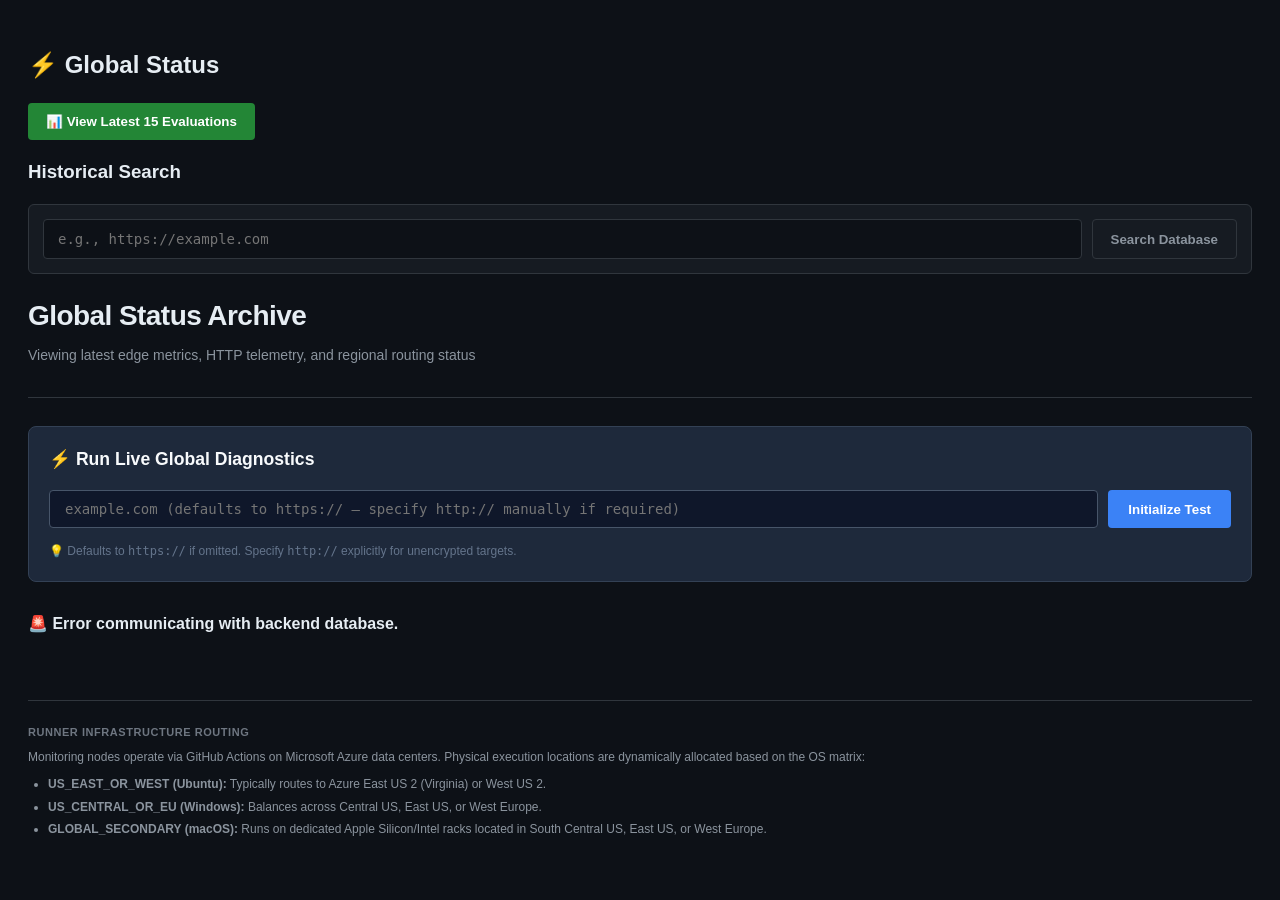
==== index.html @ e9ab3561 "Update index.html added sidebar, new UI" ====
<!DOCTYPE html>
<html lang="en">
<head>
    <meta charset="UTF-8">
    <meta name="viewport" content="width=device-width, initial-scale=1.0">
    <title>Global Status Archive</title>
    
    <!-- Tab Favicon -->
    <link rel="icon" href="data:image/svg+xml,<svg xmlns=%22http://www.w3.org/2000/svg%22 viewBox=%220 0 100 100%22><text y=%22.9em%22 font-size=%2290%22>⚡</text></svg>">
    
    <link rel="stylesheet" href="style.css">
</head>
<body>

<div class="app-layout">
    
    <!-- ================= SIDEBAR ================= -->
    <aside class="sidebar">
        <div class="sidebar-brand">
            <h2>⚡ Global Status</h2>
        </div>
        
        <div class="sidebar-menu">
            <!-- Navigation Button to scroll to the grid -->
            <button id="show-evals-btn" class="nav-btn active" onclick="document.getElementById('status-display').scrollIntoView({behavior: 'smooth'})">
                📊 View Latest 15 Evaluations
            </button>
        </div>

        <div class="sidebar-section">
            <h3>Historical Search</h3>
            <!-- Search Panel moved to Sidebar -->
            <div class="search-box sidebar-search">
                <input 
                    type="text" 
                    id="url-input" 
                    placeholder="e.g., https://example.com" 
                />
                <button id="check-btn" onclick="searchTestedUrl()">Search Database</button>
            </div>
        </div>
    </aside>

    <!-- ================= MAIN CONTENT ================= -->
    <main class="main-content">
        <header>
            <h1>Global Status Archive</h1>
            <p>Viewing latest edge metrics, HTTP telemetry, and regional routing status</p>
        </header>

        <!-- Live Global Diagnostics Panel -->
        <div class="test-panel">
            <h3>⚡ Run Live Global Diagnostics</h3>
            
            <div class="input-group">
                <input 
                    type="text" 
                    id="live-url-input" 
                    placeholder="example.com (defaults to https:// — specify http:// manually if required)" 
                    required
                />
                <button id="live-test-btn" class="primary-btn">Initialize Test</button>
            </div>

            <!-- Micro-copy hint -->
            <small style="color: #64748b; display: block; margin-top: 8px; font-size: 12px;">
                💡 Defaults to <code>https://</code> if omitted. Specify <code>http://</code> explicitly for unencrypted targets.
            </small>

            <!-- Polling / Progress Status Bar -->
            <div id="polling-status" class="hidden" style="margin-top: 12px;">
                <div class="spinner"></div>
                <span id="status-text">Connecting to Azure runners...</span>
            </div>
        </div>

        <!-- Dashboard Grid Container -->
        <div id="status-display" class="status-container" style="display: block;">
            <h3 id="checking-headline" style="margin: 28px 0 16px 0; font-size: 16px; font-weight: bold; line-height: 1.5;">
                Fetching latest 15 site evaluations...
            </h3>
            <div class="grid" id="nodes-grid"></div>
        </div>

        <!-- Infrastructure Footer Info -->
        <footer class="runner-info">
            <h4>Runner Infrastructure Routing</h4>
            <p>Monitoring nodes operate via GitHub Actions on Microsoft Azure data centers. Physical execution locations are dynamically allocated based on the OS matrix:</p>
            <ul>
                <li><strong>US_EAST_OR_WEST (Ubuntu):</strong> Typically routes to Azure East US 2 (Virginia) or West US 2.</li>
                <li><strong>US_CENTRAL_OR_EU (Windows):</strong> Balances across Central US, East US, or West Europe.</li>
                <li><strong>GLOBAL_SECONDARY (macOS):</strong> Runs on dedicated Apple Silicon/Intel racks located in South Central US, East US, or West Europe.</li>
            </ul>
        </footer>
    </main>
</div>

<!-- Technical Details Modal Pop-up -->
<div id="detail-modal" class="modal-backdrop" onclick="closeModalOnBackdrop(event)" style="display: none;">
    <div class="modal-card">
        <div class="modal-header">
            <h3 id="modal-title">Telemetry Inspection</h3>
            <span class="modal-close" onclick="closeModal()">&times;</span>
        </div>
        <div class="modal-body" id="modal-content">
            <!-- Dynamically populated by app.js -->
        </div>
    </div>
</div>

<script src="app.js"></script>
</body>
</html>
---- style.css ----
/* ==========================================================
   Enterprise Operations Theme
   Technical Support Dashboard
   ========================================================== */

:root{
    --bg:#0d1117;
    --surface:#161b22;
    --surface-hover:#1c2128;
    --border:#30363d;

    --text:#e6edf3;
    --muted:#8b949e;

    --green:#2ea043;
    --red:#da3633;
    --yellow:#d29922;
    --blue:#58a6ff;

    --button:#238636;
    --button-hover:#2ea043;

    --radius:6px;
}

*{
    box-sizing:border-box;
}

body{
    margin:0;
    padding:28px;
    background:var(--bg);
    color:var(--text);
    font-family:
        Inter,
        "Segoe UI",
        Roboto,
        sans-serif;
    line-height:1.45;
    -webkit-font-smoothing:antialiased;
}

.wrapper{
    max-width:1000px;
    margin:auto;
}

/* ========================================= */

header{
    margin-bottom:28px;
    padding-bottom:18px;
    border-bottom:1px solid var(--border);
}

h1{
    margin:0;
    font-size:28px;
    font-weight:700;
    letter-spacing:-.02em;
}

p{
    margin-top:8px;
    color:var(--muted);
    font-size:14px;
}

/* ========================================= */

.search-box{
    display:flex;
    gap:10px;
    margin-bottom:22px;
    padding:14px;
    background:var(--surface);
    border:1px solid var(--border);
    border-radius:var(--radius);
}

input{
    flex:1;
    padding:11px 14px;
    background:var(--bg);
    color:var(--text);
    border:1px solid var(--border);
    border-radius:4px;
    outline:none;
    font-size:14px;
    font-family:
        ui-monospace,
        SFMono-Regular,
        Consolas,
        monospace;
    transition:border-color .15s;
}

input:focus{
    border-color:var(--blue);
}

button{
    border:none;
    background:var(--button);
    color:#fff;
    padding:11px 18px;
    border-radius:4px;
    font-weight:600;
    cursor:pointer;
    transition:background .15s;
}

button:hover{
    background:var(--button-hover);
}

button:disabled{
    background:#30363d;
    color:#7d8590;
    cursor:not-allowed;
}

/* ========================================= */
/* Deprioritized Search Button Style */
/* ========================================= */

#check-btn {
    background: transparent;
    border: 1px solid var(--border);
    color: var(--muted);
    transition: all 0.15s ease;
}

#check-btn:hover {
    background: var(--surface-hover);
    border-color: #484f58;
    color: var(--text);
}

/* ========================================= */

.status-container{
    display:none;
}

.grid{
    display:grid;
    grid-template-columns:repeat(auto-fit,minmax(280px,1fr));
    gap:12px;
}

/* ========================================= */

.card{
    display:flex;
    flex-direction:column;
    justify-content:space-between;
    background:var(--surface);
    border:1px solid var(--border);
    border-left:4px solid #484f58;
    border-radius:6px;
    padding:16px;
    transition:
        background .15s,
        border-color .15s,
        transform .15s;
    cursor:pointer;
}

.card:hover{
    background:var(--surface-hover);
    border-color:#3d444d;
    transform:translateY(-1px);
}

.card-success{
    border-left-color:var(--green);
}

.card-danger{
    border-left-color:var(--red);
}

.card-warning{
    border-left-color:var(--yellow);
}

/* ========================================= */

.card-header{
    display:flex;
    justify-content:space-between;
    align-items:flex-start;
    margin-bottom:12px;
    gap:8px;
}

.card-title{
    font-size:12px;
    font-weight:700;
    letter-spacing:.05em;
    color:var(--text);
    word-break:break-word;
}

.dot{
    width:8px;
    height:8px;
    border-radius:50%;
    flex-shrink:0;
    margin-top:5px;
}

.dot-up{
    background:var(--green);
}

.dot-down{
    background:var(--red);
}

/* ========================================= */

.metric{
    display:flex;
    justify-content:space-between;
    align-items:center;
    padding:5px 0;
    font-size:13px;
    border-bottom:1px solid rgba(255,255,255,.03);
}

.metric:last-child{
    border:none;
}

.label{
    color:var(--muted);
}

.value{
    font-family:
        ui-monospace,
        SFMono-Regular,
        Consolas,
        monospace;
    font-weight:600;
}

.text-up{
    color:var(--green);
}

.text-down{
    color:var(--red);
}

.text-warn{
    color:var(--yellow);
}

/* ========================================= */

.geo-badge{
    margin-top:12px;
    padding:6px 8px;
    background:#241c0b;
    color:#d29922;
    border:1px solid #5c4815;
    border-radius:4px;
    font-size:11px;
    font-weight:600;
}

/* ========================================= */

.inspect-btn{
    margin-top:14px;
    padding:8px;
    width:100%;
    background:#21262d;
    color:var(--muted);
    border:1px solid var(--border);
    border-radius:4px;
    font-size:12px;
    font-weight:600;
    transition:
        background .15s,
        color .15s;
}

.card:hover .inspect-btn{
    background:#30363d;
    color:var(--text);
}

/* ========================================= */
/* Modal */
/* ========================================= */

.modal-backdrop{
    display:none;
    position:fixed;
    inset:0;
    background:rgba(0,0,0,.72);
    z-index:1000;
    justify-content:center;
    align-items:center;
    padding:20px;
}

.modal-card{
    width:100%;
    max-width:560px;
    background:var(--surface);
    border:1px solid var(--border);
    border-radius:8px;
    padding:22px;
    animation:modalSlide .18s ease-out;
}

.modal-header{
    display:flex;
    justify-content:space-between;
    align-items:center;
    margin-bottom:18px;
    padding-bottom:12px;
    border-bottom:1px solid var(--border);
}

.modal-header h3{
    margin:0;
    font-size:18px;
    font-weight:600;
}

.modal-close{
    color:var(--muted);
    cursor:pointer;
    font-size:22px;
}

.modal-close:hover{
    color:var(--text);
}

.modal-row{

    display:flex;
    justify-content:space-between;
    padding:8px 0;
    border-bottom:1px solid rgba(255,255,255,.03);
    font-size:13px;
}

.modal-row:last-child{
    border:none;
}

.modal-row .key{
    color:var(--muted);
}

.modal-row .val{
    text-align:right;
    font-weight:600;
    font-family:
        ui-monospace,
        SFMono-Regular,
        Consolas,
        monospace;
}

/* ========================================= */

@keyframes modalSlide{

    from{
        opacity:0;
        transform:translateY(8px);
    }

    to{
        opacity:1;
        transform:translateY(0);
    }
}

/* ========================================= */

::-webkit-scrollbar{
    width:10px;
}

::-webkit-scrollbar-thumb{
    background:#3a4048;
}

::-webkit-scrollbar-track{
    background:var(--bg);
}

/* ========================================= */
/* Infrastructure Footer (Muted) */
/* ========================================= */

.runner-info {
    margin-top: 48px;
    padding-top: 24px;
    border-top: 1px solid var(--border);
    color: var(--muted);
    font-size: 12px;
}

.runner-info h4 {
    margin: 0 0 8px 0;
    font-size: 11px;
    color: #6e7681;
    text-transform: uppercase;
    letter-spacing: 0.05em;
}

.runner-info p {
    margin: 0 0 10px 0;
    font-size: 12px;
    color: var(--muted);
}

.runner-info ul {
    margin: 0;
    padding-left: 20px;
    color: var(--muted);
}

.runner-info li {
    margin-bottom: 6px;
    line-height: 1.4;
}

.runner-info strong {
    color: #8b949e; 
    font-weight: 600;
}
.test-panel {
  background: #1e293b;
  border: 1px solid #334155;
  border-radius: 8px;
  padding: 20px;
  margin-bottom: 30px;
}

.test-panel h3 {
  margin-top: 0;
  color: #f8fafc;
  font-size: 1.1rem;
}

.input-group {
  display: flex;
  gap: 10px;
  margin-bottom: 15px;
}

#live-url-input {
  flex-grow: 1;
  padding: 10px 15px;
  background: #0f172a;
  border: 1px solid #475569;
  color: #fff;
  border-radius: 4px;
}

.primary-btn {
  background: #3b82f6;
  color: white;
  border: none;
  padding: 10px 20px;
  border-radius: 4px;
  cursor: pointer;
  font-weight: bold;
  transition: background 0.2s;
}

.primary-btn:hover {
  background: #2563eb;
}

.primary-btn:disabled {
  background: #475569;
  cursor: not-allowed;
}

.hidden {
  display: none !important;
}

#polling-status {
  display: flex;
  align-items: center;
  gap: 10px;
  color: #94a3b8;
  font-size: 0.9rem;
}

/* Simple CSS Spinner */
.spinner {
  width: 16px;
  height: 16px;
  border: 2px solid #334155;
  border-top-color: #3b82f6;
  border-radius: 50%;
  animation: spin 1s linear infinite;
}

@keyframes spin { 
  to { transform: rotate(360deg); } 
}
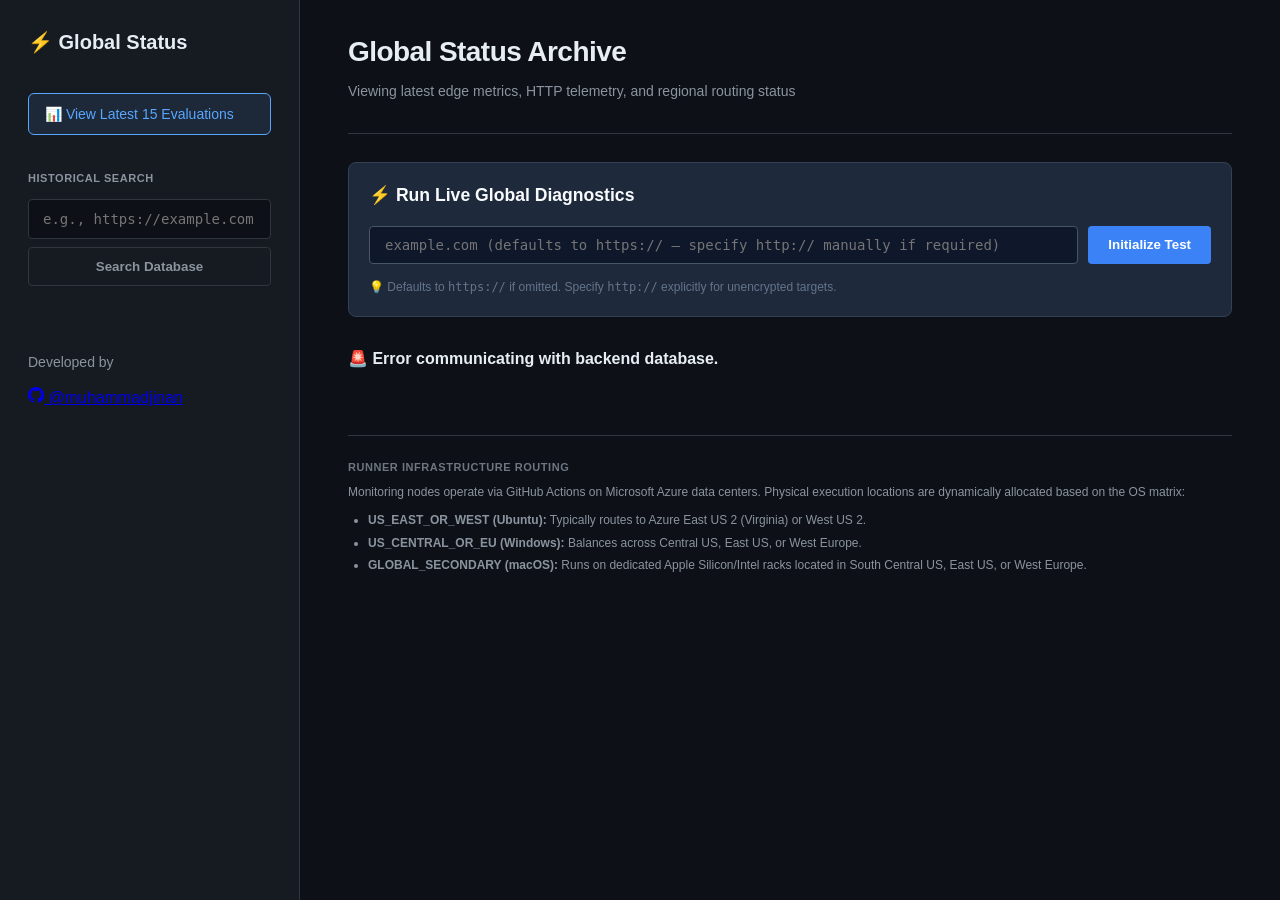
==== commit 06ae1abd: "Update index.html added developer github profile" ====
--- a/index.html
+++ b/index.html
@@ -38,6 +38,18 @@
                 />
                 <button id="check-btn" onclick="searchTestedUrl()">Search Database</button>
             </div>
+        </div>
+        
+        <!-- Developer Credit Section -->
+        <div class="sidebar-footer">
+            <p>Developed by</p>
+            <a href="https://github.com/muhammadjinan" target="_blank" rel="noopener" class="github-link">
+                <!-- GitHub SVG Icon -->
+                <svg height="16" width="16" viewBox="0 0 16 16" fill="currentColor">
+                    <path d="M8 0C3.58 0 0 3.58 0 8c0 3.54 2.29 6.53 5.47 7.59.4.07.55-.17.55-.38 0-.19-.01-.82-.01-1.49-2.01.37-2.53-.49-2.69-.94-.09-.23-.48-.94-.82-1.13-.28-.15-.68-.52-.01-.53.63-.01 1.08.58 1.23.82.72 1.21 1.87.87 2.33.66.07-.52.28-.87.51-1.07-1.78-.2-3.64-.89-3.64-3.95 0-.87.31-1.59.82-2.15-.08-.2-.36-1.02.08-2.12 0 0 .67-.21 2.2.82.64-.18 1.32-.27 2-.27.68 0 1.36.09 2 .27 1.53-1.04 2.2-.82 2.2-.82.44 1.1.16 1.92.08 2.12.51.56.82 1.27.82 2.15 0 3.07-1.87 3.75-3.65 3.95.29.25.54.73.54 1.48 0 1.07-.01 1.93-.01 2.2 0 .21.15.46.55.38A8.013 8.013 0 0016 8c0-4.42-3.58-8-8-8z"></path>
+                </svg>
+                @muhammadjinan
+            </a>
         </div>
     </aside>
 
--- a/style.css
+++ b/style.css
@@ -27,23 +27,105 @@
     box-sizing:border-box;
 }
 
-body{
-    margin:0;
-    padding:28px;
-    background:var(--bg);
-    color:var(--text);
-    font-family:
-        Inter,
-        "Segoe UI",
-        Roboto,
-        sans-serif;
-    line-height:1.45;
-    -webkit-font-smoothing:antialiased;
-}
-
-.wrapper{
-    max-width:1000px;
-    margin:auto;
+body {
+    margin: 0;
+    padding: 0; /* Removed padding to let app-layout handle spacing */
+    background: var(--bg);
+    color: var(--text);
+    font-family: Inter, "Segoe UI", Roboto, sans-serif;
+    line-height: 1.45;
+    -webkit-font-smoothing: antialiased;
+}
+
+/* ========================================= */
+/* App Layout (Sidebar + Main) */
+/* ========================================= */
+
+.app-layout {
+    display: flex;
+    min-height: 100vh;
+}
+
+.sidebar {
+    width: 300px;
+    background: var(--surface);
+    border-right: 1px solid var(--border);
+    padding: 28px;
+    display: flex;
+    flex-direction: column;
+    gap: 36px;
+    flex-shrink: 0;
+}
+
+.sidebar-brand h2 {
+    margin: 0;
+    font-size: 20px;
+    color: var(--text);
+}
+
+.sidebar-section h3 {
+    font-size: 11px;
+    text-transform: uppercase;
+    color: var(--muted);
+    letter-spacing: 0.05em;
+    margin: 0 0 12px 0;
+}
+
+/* Navigation Button */
+.sidebar-menu {
+    display: flex;
+    flex-direction: column;
+}
+
+.nav-btn {
+    background: transparent;
+    border: 1px solid transparent;
+    color: var(--text);
+    text-align: left;
+    padding: 12px 16px;
+    border-radius: var(--radius);
+    font-size: 14px;
+    font-weight: 500;
+    cursor: pointer;
+    transition: all 0.2s;
+    display: flex;
+    align-items: center;
+    gap: 10px;
+}
+
+.nav-btn:hover {
+    background: var(--surface-hover);
+}
+
+.nav-btn.active {
+    background: rgba(88, 166, 255, 0.1);
+    border: 1px solid var(--blue);
+    color: var(--blue);
+}
+
+/* Vertical Search Box in Sidebar */
+.search-box.sidebar-search {
+    flex-direction: column;
+    padding: 0;
+    background: transparent;
+    border: none;
+    gap: 8px;
+}
+
+.search-box.sidebar-search input {
+    width: 100%;
+}
+
+.search-box.sidebar-search button {
+    width: 100%;
+}
+
+/* Main Content Area */
+.main-content {
+    flex: 1;
+    padding: 32px 48px;
+    max-width: 1100px;
+    overflow-y: auto;
 }
 
 /* ========================================= */
@@ -516,3 +598,38 @@
 @keyframes spin { 
   to { transform: rotate(360deg); } 
 }
+
+/* ========================================= */
+/* Mobile Responsive Layout */
+/* ========================================= */
+
+@media (max-width: 768px) {
+    /* Stack the layout vertically */
+    .app-layout {
+        flex-direction: column;
+    }
+
+    /* Turn the sidebar into a top section */
+    .sidebar {
+        width: 100%;
+        border-right: none;
+        border-bottom: 1px solid var(--border);
+        padding: 24px 20px;
+        gap: 20px;
+    }
+
+    /* Hide the "View 15 Evaluations" navigation button on mobile to save space */
+    .sidebar-menu {
+        display: none; 
+    }
+
+    /* Adjust main content padding for smaller screens */
+    .main-content {
+        padding: 24px 20px;
+    }
+
+    /* Make the grid 1-column on mobile for readability */
+    .grid {
+        grid-template-columns: 1fr;
+    }
+}
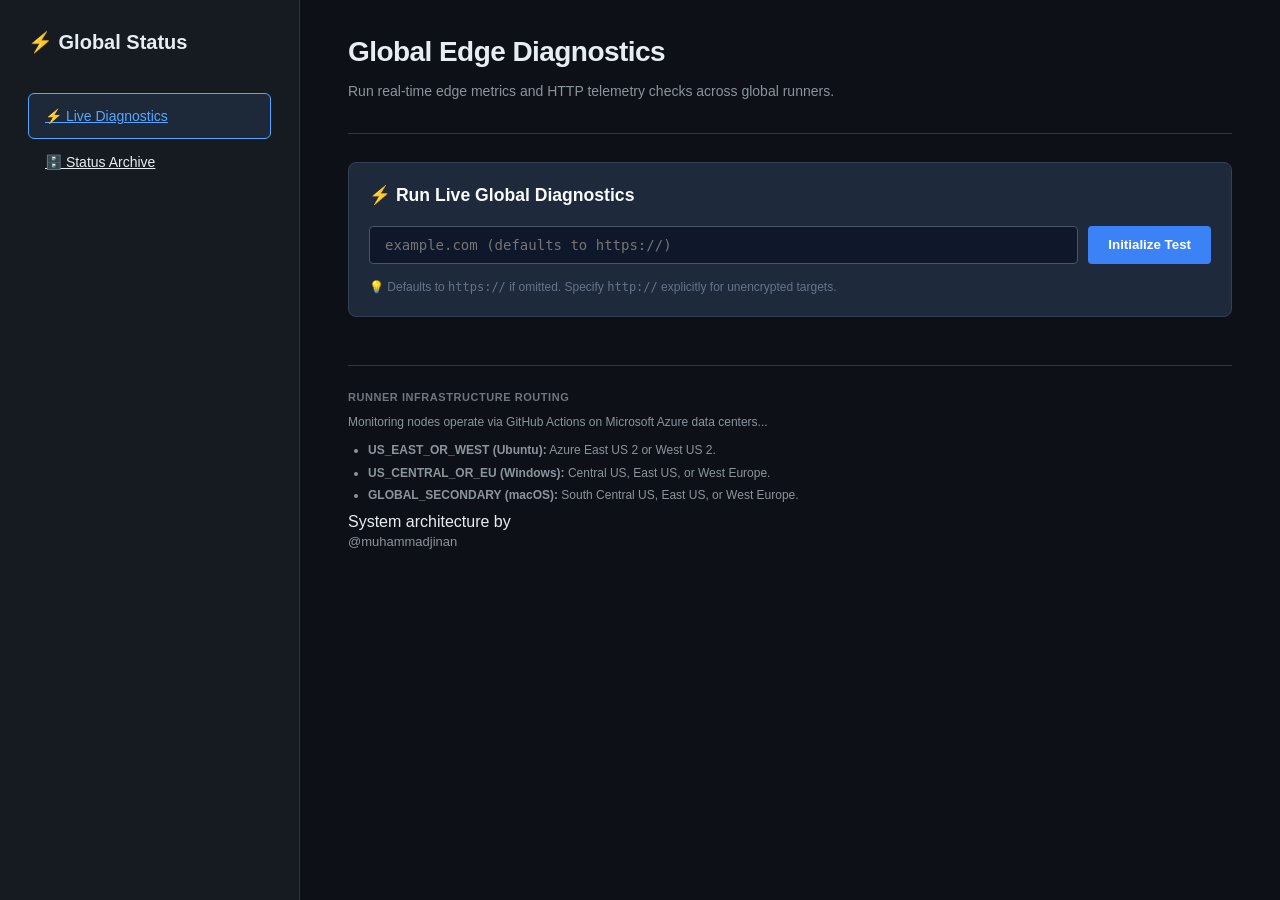
==== commit f0b31c43: "Update index.html v3, moving to multi-page application mode" ====
--- a/index.html
+++ b/index.html
@@ -3,11 +3,10 @@
 <head>
     <meta charset="UTF-8">
     <meta name="viewport" content="width=device-width, initial-scale=1.0">
-    <title>Global Status Archive</title>
-    
-    <!-- Tab Favicon -->
+    <title>Global Edge Diagnostics</title>
     <link rel="icon" href="data:image/svg+xml,<svg xmlns=%22http://www.w3.org/2000/svg%22 viewBox=%220 0 100 100%22><text y=%22.9em%22 font-size=%2290%22>⚡</text></svg>">
     
+    <!-- Loads global styles -->
     <link rel="stylesheet" href="style.css">
 </head>
 <body>
@@ -21,105 +20,56 @@
         </div>
         
         <div class="sidebar-menu">
-            <!-- Navigation Button to scroll to the grid -->
-            <button id="show-evals-btn" class="nav-btn active" onclick="document.getElementById('status-display').scrollIntoView({behavior: 'smooth'})">
-                📊 View Latest 15 Evaluations
-            </button>
-        </div>
-
-        <div class="sidebar-section">
-            <h3>Historical Search</h3>
-            <!-- Search Panel moved to Sidebar -->
-            <div class="search-box sidebar-search">
-                <input 
-                    type="text" 
-                    id="url-input" 
-                    placeholder="e.g., https://example.com" 
-                />
-                <button id="check-btn" onclick="searchTestedUrl()">Search Database</button>
-            </div>
-        </div>
-        
-        <!-- Developer Credit Section -->
-        <div class="sidebar-footer">
-            <p>Developed by</p>
-            <a href="https://github.com/muhammadjinan" target="_blank" rel="noopener" class="github-link">
-                <!-- GitHub SVG Icon -->
-                <svg height="16" width="16" viewBox="0 0 16 16" fill="currentColor">
-                    <path d="M8 0C3.58 0 0 3.58 0 8c0 3.54 2.29 6.53 5.47 7.59.4.07.55-.17.55-.38 0-.19-.01-.82-.01-1.49-2.01.37-2.53-.49-2.69-.94-.09-.23-.48-.94-.82-1.13-.28-.15-.68-.52-.01-.53.63-.01 1.08.58 1.23.82.72 1.21 1.87.87 2.33.66.07-.52.28-.87.51-1.07-1.78-.2-3.64-.89-3.64-3.95 0-.87.31-1.59.82-2.15-.08-.2-.36-1.02.08-2.12 0 0 .67-.21 2.2.82.64-.18 1.32-.27 2-.27.68 0 1.36.09 2 .27 1.53-1.04 2.2-.82 2.2-.82.44 1.1.16 1.92.08 2.12.51.56.82 1.27.82 2.15 0 3.07-1.87 3.75-3.65 3.95.29.25.54.73.54 1.48 0 1.07-.01 1.93-.01 2.2 0 .21.15.46.55.38A8.013 8.013 0 0016 8c0-4.42-3.58-8-8-8z"></path>
-                </svg>
-                @muhammadjinan
-            </a>
+            <!-- Native anchor links for page routing -->
+            <a href="index.html" class="nav-btn active">⚡ Live Diagnostics</a>
+            <a href="archive/index.html" class="nav-btn">🗄️ Status Archive</a>
         </div>
     </aside>
 
     <!-- ================= MAIN CONTENT ================= -->
     <main class="main-content">
         <header>
-            <h1>Global Status Archive</h1>
-            <p>Viewing latest edge metrics, HTTP telemetry, and regional routing status</p>
+            <h1>Global Edge Diagnostics</h1>
+            <p>Run real-time edge metrics and HTTP telemetry checks across global runners.</p>
         </header>
 
-        <!-- Live Global Diagnostics Panel -->
         <div class="test-panel">
             <h3>⚡ Run Live Global Diagnostics</h3>
-            
             <div class="input-group">
-                <input 
-                    type="text" 
-                    id="live-url-input" 
-                    placeholder="example.com (defaults to https:// — specify http:// manually if required)" 
-                    required
-                />
+                <input type="text" id="live-url-input" placeholder="example.com (defaults to https://)" required />
                 <button id="live-test-btn" class="primary-btn">Initialize Test</button>
             </div>
-
-            <!-- Micro-copy hint -->
             <small style="color: #64748b; display: block; margin-top: 8px; font-size: 12px;">
                 💡 Defaults to <code>https://</code> if omitted. Specify <code>http://</code> explicitly for unencrypted targets.
             </small>
 
-            <!-- Polling / Progress Status Bar -->
             <div id="polling-status" class="hidden" style="margin-top: 12px;">
                 <div class="spinner"></div>
                 <span id="status-text">Connecting to Azure runners...</span>
             </div>
         </div>
 
-        <!-- Dashboard Grid Container -->
-        <div id="status-display" class="status-container" style="display: block;">
-            <h3 id="checking-headline" style="margin: 28px 0 16px 0; font-size: 16px; font-weight: bold; line-height: 1.5;">
-                Fetching latest 15 site evaluations...
-            </h3>
-            <div class="grid" id="nodes-grid"></div>
-        </div>
-
-        <!-- Infrastructure Footer Info -->
         <footer class="runner-info">
             <h4>Runner Infrastructure Routing</h4>
-            <p>Monitoring nodes operate via GitHub Actions on Microsoft Azure data centers. Physical execution locations are dynamically allocated based on the OS matrix:</p>
+            <p>Monitoring nodes operate via GitHub Actions on Microsoft Azure data centers...</p>
             <ul>
-                <li><strong>US_EAST_OR_WEST (Ubuntu):</strong> Typically routes to Azure East US 2 (Virginia) or West US 2.</li>
-                <li><strong>US_CENTRAL_OR_EU (Windows):</strong> Balances across Central US, East US, or West Europe.</li>
-                <li><strong>GLOBAL_SECONDARY (macOS):</strong> Runs on dedicated Apple Silicon/Intel racks located in South Central US, East US, or West Europe.</li>
+                <li><strong>US_EAST_OR_WEST (Ubuntu):</strong> Azure East US 2 or West US 2.</li>
+                <li><strong>US_CENTRAL_OR_EU (Windows):</strong> Central US, East US, or West Europe.</li>
+                <li><strong>GLOBAL_SECONDARY (macOS):</strong> South Central US, East US, or West Europe.</li>
             </ul>
         </footer>
+
+        <div class="main-developer-credit">
+            <span>System architecture by</span>
+            <a href="https://github.com/muhammadjinan" target="_blank" rel="noopener" class="github-link">
+                <!-- SVG Icon omitted for brevity -->
+                @muhammadjinan
+            </a>
+        </div>
     </main>
 </div>
 
-<!-- Technical Details Modal Pop-up -->
-<div id="detail-modal" class="modal-backdrop" onclick="closeModalOnBackdrop(event)" style="display: none;">
-    <div class="modal-card">
-        <div class="modal-header">
-            <h3 id="modal-title">Telemetry Inspection</h3>
-            <span class="modal-close" onclick="closeModal()">&times;</span>
-        </div>
-        <div class="modal-body" id="modal-content">
-            <!-- Dynamically populated by app.js -->
-        </div>
-    </div>
-</div>
-
-<script src="app.js"></script>
+<!-- Loads dedicated JS for this page -->
+<script src="diagnostics.js"></script>
 </body>
 </html>
--- a/style.css
+++ b/style.css
@@ -126,6 +126,39 @@
     padding: 32px 48px;
     max-width: 1100px;
     overflow-y: auto;
+}
+
+/* ========================================= */
+/* Sidebar Footer / Developer Credit */
+/* ========================================= */
+
+.sidebar-footer {
+    margin-top: auto; /* Pushes the footer to the bottom of the sidebar */
+    padding-top: 24px;
+    border-top: 1px solid var(--border);
+}
+
+.sidebar-footer p {
+    font-size: 11px;
+    color: #6e7681;
+    text-transform: uppercase;
+    letter-spacing: 0.05em;
+    margin: 0 0 12px 0;
+}
+
+.github-link {
+    display: flex;
+    align-items: center;
+    gap: 8px;
+    color: var(--muted);
+    text-decoration: none;
+    font-size: 13px;
+    font-weight: 500;
+    transition: color 0.15s ease;
+}
+
+.github-link:hover {
+    color: var(--text); /* Lights up white on hover */
 }
 
 /* ========================================= */
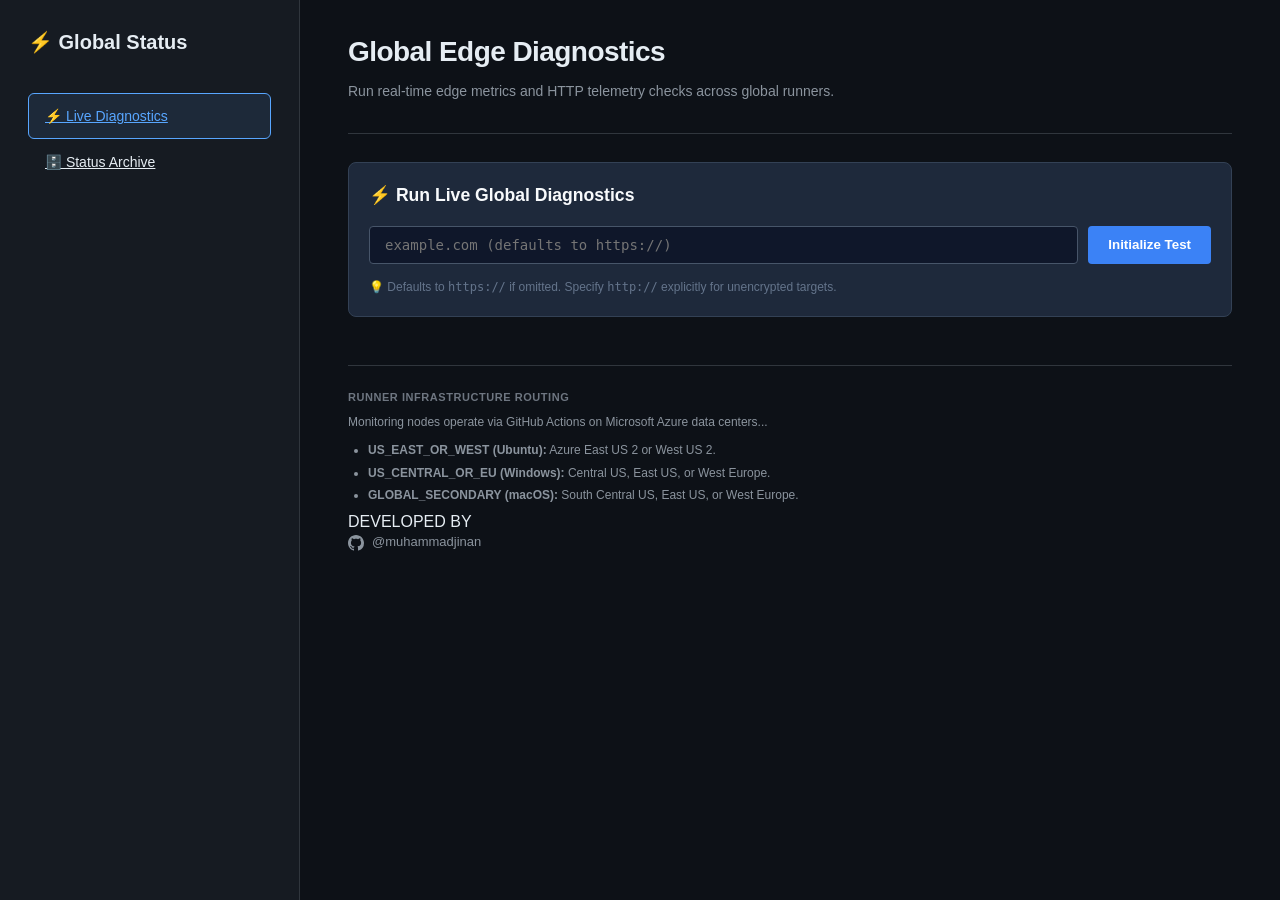
==== commit 001352f5: "Update index.html Developed By section updated" ====
--- a/index.html
+++ b/index.html
@@ -60,9 +60,12 @@
         </footer>
 
         <div class="main-developer-credit">
-            <span>System architecture by</span>
+            <span>DEVELOPED BY</span>
             <a href="https://github.com/muhammadjinan" target="_blank" rel="noopener" class="github-link">
-                <!-- SVG Icon omitted for brevity -->
+                <!-- GitHub SVG Icon -->
+                <svg height="16" width="16" viewBox="0 0 16 16" fill="currentColor">
+                    <path d="M8 0C3.58 0 0 3.58 0 8c0 3.54 2.29 6.53 5.47 7.59.4.07.55-.17.55-.38 0-.19-.01-.82-.01-1.49-2.01.37-2.53-.49-2.69-.94-.09-.23-.48-.94-.82-1.13-.28-.15-.68-.52-.01-.53.63-.01 1.08.58 1.23.82.72 1.21 1.87.87 2.33.66.07-.52.28-.87.51-1.07-1.78-.2-3.64-.89-3.64-3.95 0-.87.31-1.59.82-2.15-.08-.2-.36-1.02.08-2.12 0 0 .67-.21 2.2.82.64-.18 1.32-.27 2-.27.68 0 1.36.09 2 .27 1.53-1.04 2.2-.82 2.2-.82.44 1.1.16 1.92.08 2.12.51.56.82 1.27.82 2.15 0 3.07-1.87 3.75-3.65 3.95.29.25.54.73.54 1.48 0 1.07-.01 1.93-.01 2.2 0 .21.15.46.55.38A8.013 8.013 0 0016 8c0-4.42-3.58-8-8-8z"></path>
+                </svg>
                 @muhammadjinan
             </a>
         </div>
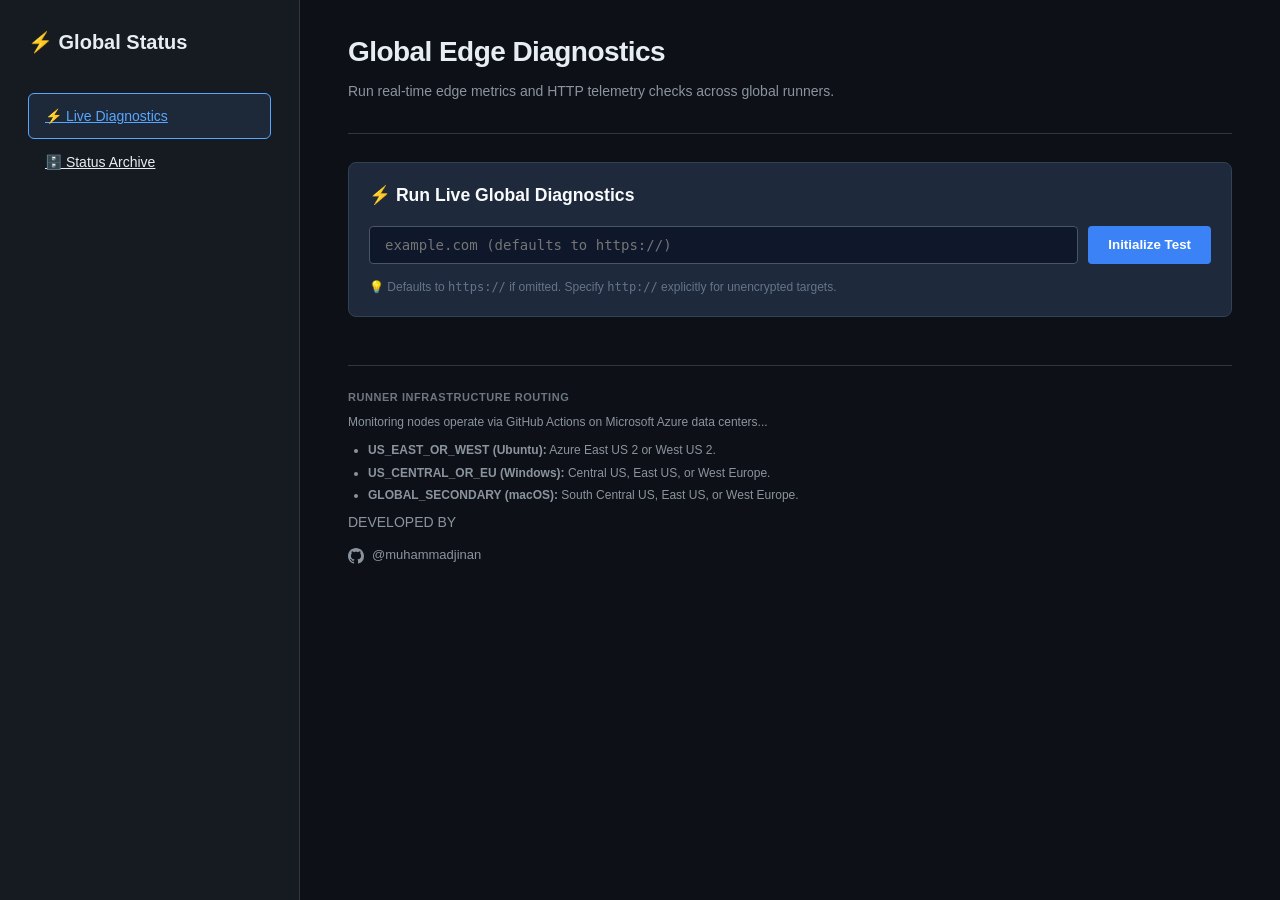
==== commit 83e5f26c: "Update index.html" ====
--- a/index.html
+++ b/index.html
@@ -60,7 +60,7 @@
         </footer>
 
         <div class="main-developer-credit">
-            <span>DEVELOPED BY</span>
+            <p>DEVELOPED BY</p>
             <a href="https://github.com/muhammadjinan" target="_blank" rel="noopener" class="github-link">
                 <!-- GitHub SVG Icon -->
                 <svg height="16" width="16" viewBox="0 0 16 16" fill="currentColor">
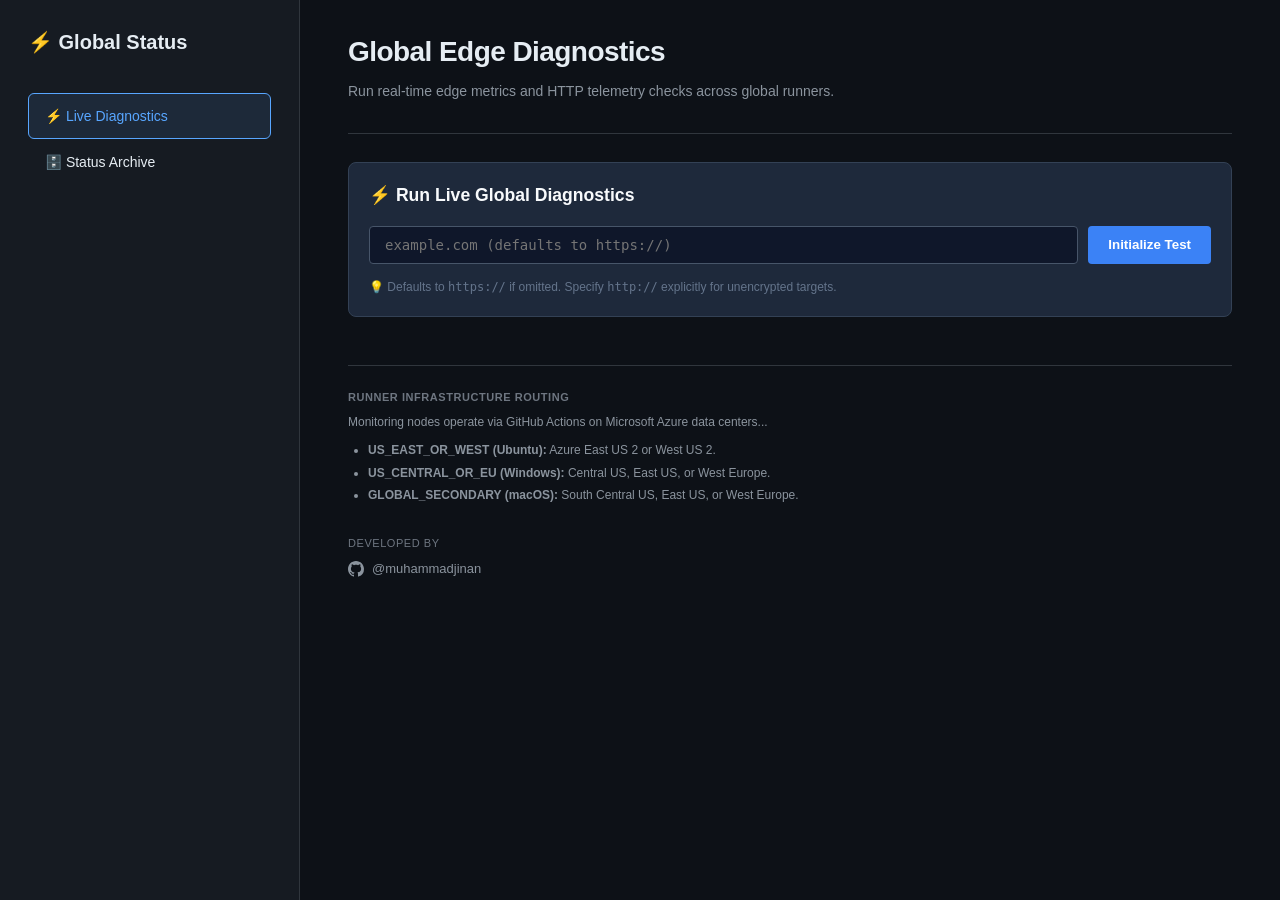
==== commit 897cd585: "Update index.html" ====
--- a/index.html
+++ b/index.html
@@ -21,8 +21,8 @@
         
         <div class="sidebar-menu">
             <!-- Native anchor links for page routing -->
-            <a href="index.html" class="nav-btn active">⚡ Live Diagnostics</a>
-            <a href="archive/index.html" class="nav-btn">🗄️ Status Archive</a>
+            <a href="index.html" class="nav-btn active" style="text-decoration: none;">⚡ Live Diagnostics</a>
+            <a href="archive/index.html" class="nav-btn" style="text-decoration: none;">🗄️ Status Archive</a>
         </div>
     </aside>
 
@@ -50,7 +50,7 @@
         </div>
 
         <footer class="runner-info">
-            <h4>Runner Infrastructure Routing</h4>
+            <h4>RUNNER INFRASTRUCTURE ROUTING</h4>
             <p>Monitoring nodes operate via GitHub Actions on Microsoft Azure data centers...</p>
             <ul>
                 <li><strong>US_EAST_OR_WEST (Ubuntu):</strong> Azure East US 2 or West US 2.</li>
@@ -59,9 +59,10 @@
             </ul>
         </footer>
 
-        <div class="main-developer-credit">
-            <p>DEVELOPED BY</p>
-            <a href="https://github.com/muhammadjinan" target="_blank" rel="noopener" class="github-link">
+        <!-- Developer Credit Section -->
+        <div class="main-developer-credit" style="margin-top: 32px;">
+            <span style="font-size: 11px; text-transform: uppercase; color: #6e7681; letter-spacing: 0.05em; display: block; margin-bottom: 8px;">DEVELOPED BY</span>
+            <a href="https://github.com/muhammadjinan" target="_blank" rel="noopener" class="github-link" style="display: flex; align-items: center; gap: 8px; color: var(--muted); text-decoration: none; font-size: 13px; font-weight: 500;">
                 <!-- GitHub SVG Icon -->
                 <svg height="16" width="16" viewBox="0 0 16 16" fill="currentColor">
                     <path d="M8 0C3.58 0 0 3.58 0 8c0 3.54 2.29 6.53 5.47 7.59.4.07.55-.17.55-.38 0-.19-.01-.82-.01-1.49-2.01.37-2.53-.49-2.69-.94-.09-.23-.48-.94-.82-1.13-.28-.15-.68-.52-.01-.53.63-.01 1.08.58 1.23.82.72 1.21 1.87.87 2.33.66.07-.52.28-.87.51-1.07-1.78-.2-3.64-.89-3.64-3.95 0-.87.31-1.59.82-2.15-.08-.2-.36-1.02.08-2.12 0 0 .67-.21 2.2.82.64-.18 1.32-.27 2-.27.68 0 1.36.09 2 .27 1.53-1.04 2.2-.82 2.2-.82.44 1.1.16 1.92.08 2.12.51.56.82 1.27.82 2.15 0 3.07-1.87 3.75-3.65 3.95.29.25.54.73.54 1.48 0 1.07-.01 1.93-.01 2.2 0 .21.15.46.55.38A8.013 8.013 0 0016 8c0-4.42-3.58-8-8-8z"></path>
@@ -72,7 +73,21 @@
     </main>
 </div>
 
-<!-- Loads dedicated JS for this page -->
+<!-- Technical Details Modal Pop-up -->
+<div id="detail-modal" class="modal-backdrop" onclick="closeModalOnBackdrop(event)" style="display: none;">
+    <div class="modal-card">
+        <div class="modal-header">
+            <h3 id="modal-title">Telemetry Inspection</h3>
+            <span class="modal-close" onclick="closeModal()">&times;</span>
+        </div>
+        <div class="modal-body" id="modal-content">
+            <!-- Dynamically populated by JS -->
+        </div>
+    </div>
+</div>
+
+<!-- Load shared tools first, then the diagnostics logic -->
+<script src="utils.js"></script>
 <script src="diagnostics.js"></script>
 </body>
 </html>
--- a/style.css
+++ b/style.css
@@ -88,6 +88,7 @@
     font-weight: 500;
     cursor: pointer;
     transition: all 0.2s;
+    text-decoration: none;
     display: flex;
     align-items: center;
     gap: 10px;
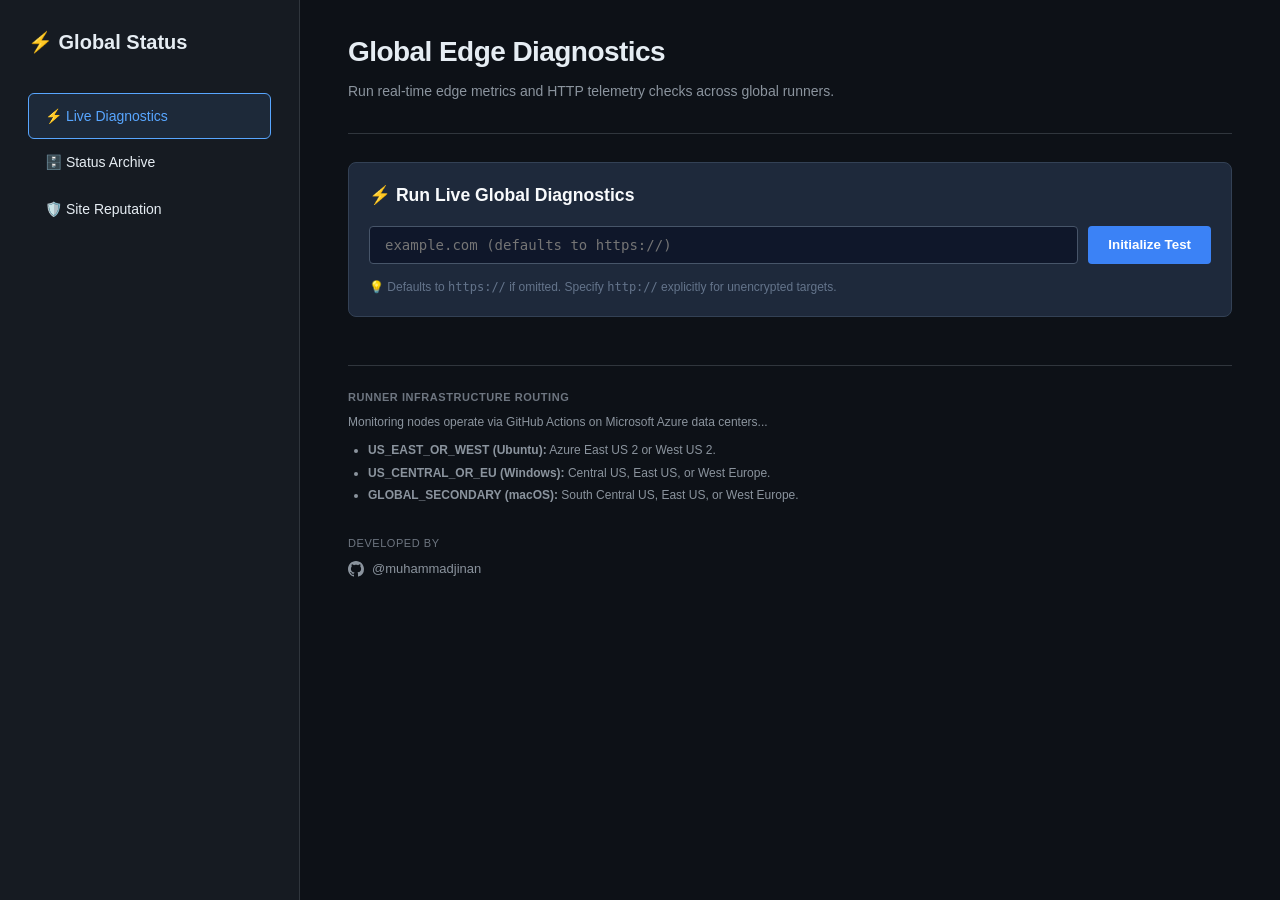
==== commit a67c260b: "Update index.html Site Reputation & Category added" ====
--- a/index.html
+++ b/index.html
@@ -23,6 +23,7 @@
             <!-- Native anchor links for page routing -->
             <a href="index.html" class="nav-btn active" style="text-decoration: none;">⚡ Live Diagnostics</a>
             <a href="archive/index.html" class="nav-btn" style="text-decoration: none;">🗄️ Status Archive</a>
+            <a href="reputation/index.html" class="nav-btn" style="text-decoration: none;">🛡️ Site Reputation</a>
         </div>
     </aside>
 
